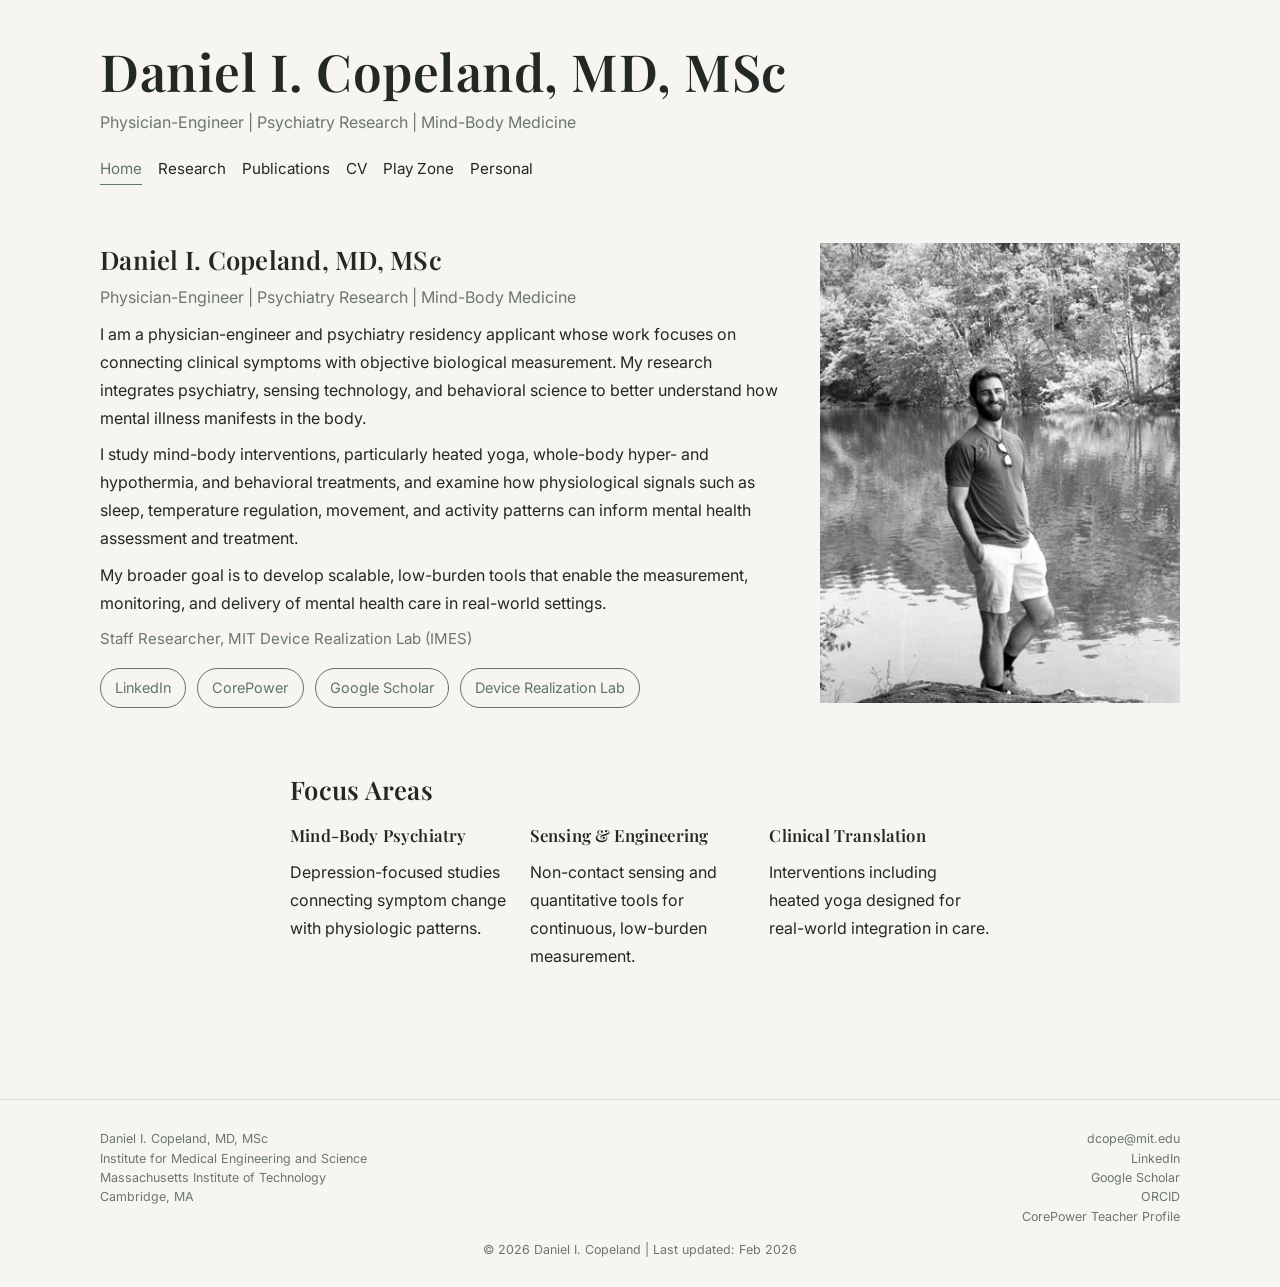
==== site/index.html @ 82f3e1c4 "Initial site commit" ====
<!doctype html>
<html lang="en">
  <head>
    <meta charset="UTF-8" />
    <meta name="viewport" content="width=device-width, initial-scale=1.0" />
    <meta name="description" content="Daniel I. Copeland, MD, MSc is a physician-engineer and psychiatry researcher at MIT studying mind-body medicine, digital phenotyping, and non-contact sensing for mental health." />
    <meta name="keywords" content="Daniel Copeland, psychiatry research, physician engineer, MIT, digital phenotyping, heated yoga depression, mind-body medicine" />
    <meta name="author" content="Daniel I. Copeland" />
    <title>Daniel I. Copeland, MD, MSc</title>
    <link rel="stylesheet" href="style.css" />
  </head>
  <body>
    <header>
      <div class="container header-inner">
        <h1>Daniel I. Copeland, MD, MSc</h1>
        <div class="subtitle">Physician-Engineer | Psychiatry Research | Mind-Body Medicine</div>
        <nav>
          <a class="active" href="index.html">Home</a>
          <a href="research.html">Research</a>
          <a href="publications.html">Publications</a>
          <a href="cv.html">CV</a>
          <a href="practice.html">Play Zone</a>
          <a href="personal.html">Personal</a>
        </nav>
      </div>
    </header>

    <main class="container">
      <section class="hero">
        <div class="hero-text">
          <h2>Daniel I. Copeland, MD, MSc</h2>
          <p class="hero-subhead">Physician-Engineer | Psychiatry Research | Mind-Body Medicine</p>
          <p>
            I am a physician-engineer and psychiatry residency applicant whose work focuses on
            connecting clinical symptoms with objective biological measurement. My research
            integrates psychiatry, sensing technology, and behavioral science to better understand
            how mental illness manifests in the body.
          </p>
          <p>
            I study mind-body interventions, particularly heated yoga, whole-body hyper- and
            hypothermia, and behavioral treatments, and examine how physiological signals such as
            sleep, temperature regulation, movement, and activity patterns can inform mental health
            assessment and treatment.
          </p>
          <p>
            My broader goal is to develop scalable, low-burden tools that enable the measurement,
            monitoring, and delivery of mental health care in real-world settings.
          </p>
          <p class="hero-note">Staff Researcher, MIT Device Realization Lab (IMES)</p>
          <div class="button-row">
            <a class="button-link" href="https://www.linkedin.com/in/danielicopeland/" target="_blank" rel="noopener noreferrer">LinkedIn</a>
            <a class="button-link" href="https://www.corepoweryoga.com/content/teachers/f6582496-f638-4979-ba64-a95693bedbef" target="_blank" rel="noopener noreferrer">CorePower</a>
            <a class="button-link" href="https://scholar.google.com/citations?user=MTL6aYAAAAAJ" target="_blank" rel="noopener noreferrer">Google Scholar</a>
            <a class="button-link" href="https://devicerealization.mit.edu/" target="_blank" rel="noopener noreferrer">Device Realization Lab</a>
          </div>
        </div>
        <img
          class="content-image hero-image"
          src="images/daniel_blacknwhite.jpg"
          alt="Daniel I. Copeland headshot"
        />
      </section>

      <section>
        <h2>Focus Areas</h2>
        <div class="focus-grid">
          <article class="focus-item">
            <h3>Mind-Body Psychiatry</h3>
            <p>Depression-focused studies connecting symptom change with physiologic patterns.</p>
          </article>
          <article class="focus-item">
            <h3>Sensing &amp; Engineering</h3>
            <p>Non-contact sensing and quantitative tools for continuous, low-burden measurement.</p>
          </article>
          <article class="focus-item">
            <h3>Clinical Translation</h3>
            <p>Interventions including heated yoga designed for real-world integration in care.</p>
          </article>
        </div>
      </section>

    </main>

    <footer>
      <div class="container site-footer">
        <div class="footer-grid">
          <div class="footer-col">
            <p>Daniel I. Copeland, MD, MSc</p>
            <p>Institute for Medical Engineering and Science</p>
            <p>Massachusetts Institute of Technology</p>
            <p>Cambridge, MA</p>
          </div>
          <div class="footer-col footer-right">
            <p>dcope@mit.edu</p>
            <p><a href="https://www.linkedin.com/in/danielicopeland/" target="_blank" rel="noopener noreferrer">LinkedIn</a></p>
            <p><a href="https://scholar.google.com/citations?user=MTL6aYAAAAAJ" target="_blank" rel="noopener noreferrer">Google Scholar</a></p>
            <p><a href="https://orcid.org/my-orcid?orcid=0009-0000-2799-4146" target="_blank" rel="noopener noreferrer">ORCID</a></p>
            <p><a href="https://www.corepoweryoga.com/content/teachers/f6582496-f638-4979-ba64-a95693bedbef" target="_blank" rel="noopener noreferrer">CorePower Teacher Profile</a></p>
          </div>
        </div>
        <p class="footer-bottom">&copy; 2026 Daniel I. Copeland | Last updated: Feb 2026</p>
      </div>
    </footer>
  </body>
</html>
---- site/style.css ----
@import url("https://fonts.googleapis.com/css2?family=Inter:wght@400;500;600&family=Playfair+Display:wght@500;600;700&display=swap");

:root {
  --bg: #f7f5f0;
  --text: #222826;
  --muted: #6a7771;
  --accent: #5f746d;
  --rule: #d8ddd8;
}

* {
  box-sizing: border-box;
}

body {
  margin: 0;
  font-family: "Inter", system-ui, -apple-system, "Segoe UI", sans-serif;
  background: var(--bg);
  color: var(--text);
  line-height: 1.75;
}

.container {
  width: min(1080px, 92vw);
  margin: 0 auto;
}

header {
  background: transparent;
}

.header-inner {
  padding: 2.6rem 0 1.4rem;
}

h1,
h2,
h3 {
  font-family: "Playfair Display", Georgia, serif;
  font-weight: 600;
  letter-spacing: 0.01em;
}

h1 {
  margin: 0;
  font-size: clamp(2.2rem, 5vw, 3.2rem);
  line-height: 1.15;
}

.subtitle {
  margin-top: 0.5rem;
  color: var(--muted);
  font-size: 1rem;
}

nav {
  margin-top: 1.2rem;
  display: flex;
  flex-wrap: wrap;
  gap: 1rem;
}

nav a {
  text-decoration: none;
  color: var(--text);
  font-size: 0.95rem;
  padding-bottom: 0.12rem;
  border-bottom: 1px solid transparent;
}

nav a:hover,
nav a:focus-visible {
  color: var(--accent);
  border-bottom-color: var(--accent);
}

nav a.active {
  color: var(--accent);
  border-bottom-color: var(--accent);
}

main {
  padding: 2.2rem 0 4rem;
}

section {
  margin: 0 auto 4.1rem;
  max-width: 70ch;
  padding: 0;
  border: 0;
  background: transparent;
}

h2 {
  margin: 0 0 1rem;
  font-size: 1.6rem;
  line-height: 1.25;
}

h3 {
  margin: 0 0 0.45rem;
  font-size: 1.05rem;
}

p,
li {
  margin: 0.55rem 0;
}

ul {
  margin: 0.7rem 0 0 1.2rem;
}

.hero {
  max-width: 100%;
  display: grid;
  grid-template-columns: minmax(0, 70ch) minmax(220px, 360px);
  gap: 2.4rem;
  align-items: start;
}

.hero h2 {
  margin-bottom: 0.5rem;
}

.hero-subhead {
  margin-top: 0;
  color: var(--muted);
}

.hero-note {
  color: var(--muted);
  font-size: 0.94rem;
}

.image-placeholder {
  border: 1px dashed var(--rule);
  color: var(--muted);
  padding: 2rem 1rem;
  text-align: center;
  font-size: 0.95rem;
  background: #fbfaf7;
}

.content-image {
  width: 100%;
  height: auto;
  margin-top: 0.6rem;
  display: block;
}

.research-image {
  width: 50%;
}

main.container > section.research-layout {
  max-width: 980px;
  display: grid;
  grid-template-columns: minmax(0, 1fr) 300px;
  column-gap: 2rem;
  row-gap: 0;
  align-items: start;
}

main.container > section.research-layout .research-image {
  width: 100%;
  margin-top: 0;
}

.research-text h2 + ul {
  margin-bottom: 2rem;
}

.image-caption {
  margin-top: 0.45rem;
  color: var(--muted);
  font-size: 0.8rem;
}

.hero-image {
  margin-top: 0;
  max-height: 460px;
  object-fit: cover;
  object-position: center;
}

.button-row {
  display: flex;
  flex-wrap: wrap;
  gap: 0.7rem;
  margin-top: 1rem;
}

.button-link {
  display: inline-block;
  text-decoration: none;
  color: var(--accent);
  border: 1px solid var(--accent);
  border-radius: 999px;
  padding: 0.38rem 0.88rem;
  font-size: 0.9rem;
}

.focus-grid {
  display: grid;
  grid-template-columns: repeat(3, minmax(0, 1fr));
  gap: 1.2rem;
  margin-top: 0.45rem;
}

.focus-item {
  padding: 0;
  border: 0;
  background: transparent;
}

.focus-item p {
  margin: 0;
}

.links {
  display: flex;
  flex-wrap: wrap;
  gap: 0.95rem;
}

.links a {
  color: var(--accent);
  text-decoration: none;
  border-bottom: 1px solid transparent;
}

.links a:hover,
.links a:focus-visible {
  border-bottom-color: var(--accent);
}

.photo-collage {
  display: grid;
  grid-template-columns: repeat(2, minmax(0, 1fr));
  gap: 0.6rem;
  align-items: start;
}

.cv-bio {
  max-width: 100%;
  display: grid;
  grid-template-columns: minmax(0, 70ch) minmax(270px, 345px);
  gap: 1.5rem;
  align-items: start;
}

.cv-profile-image {
  margin-top: 0;
  width: 100%;
  max-width: 345px;
}

.collage-image {
  margin-top: 0;
  max-width: 100%;
  aspect-ratio: 4 / 3;
  object-fit: cover;
}

main.container > section.practice-module {
  max-width: 760px;
}

.practice-note {
  color: var(--muted);
  font-size: 0.83rem;
}

.breathing-shell {
  display: flex;
  justify-content: center;
  margin: 1.2rem 0 1rem;
}

.breathing-square {
  position: relative;
  width: min(74vw, 340px);
  aspect-ratio: 1 / 1;
}

.edge {
  position: absolute;
  background: #c8d2cd;
  transition: background-color 0.2s ease;
}

.edge-top,
.edge-bottom {
  left: 0;
  right: 0;
  height: 3px;
}

.edge-left,
.edge-right {
  top: 0;
  bottom: 0;
  width: 3px;
}

.edge-top {
  top: 0;
}

.edge-right {
  right: 0;
}

.edge-bottom {
  bottom: 0;
}

.edge-left {
  left: 0;
}

.breathing-square[data-phase="inhale"] .edge-top,
.breathing-square[data-phase="hold-right"] .edge-right,
.breathing-square[data-phase="exhale"] .edge-bottom,
.breathing-square[data-phase="hold-left"] .edge-left {
  background: var(--accent);
}

.breathing-indicator {
  position: absolute;
  width: 1rem;
  height: 1rem;
  border-radius: 50%;
  background: var(--accent);
  box-shadow: 0 0 0 2px var(--bg);
  pointer-events: none;
}

.breathing-status {
  text-align: center;
}

.phase-label {
  font-weight: 600;
  margin-bottom: 0.1rem;
}

.phase-countdown,
.session-countdown {
  margin: 0.2rem 0;
  color: var(--muted);
}

.practice-controls {
  margin-top: 0.95rem;
  display: flex;
  gap: 0.6rem;
  justify-content: center;
  flex-wrap: wrap;
}

.practice-controls button {
  border: 1px solid var(--accent);
  background: transparent;
  color: var(--accent);
  border-radius: 999px;
  padding: 0.35rem 0.86rem;
  font: inherit;
  cursor: pointer;
}

.practice-controls button:focus-visible {
  outline: 2px solid #9cafaa;
  outline-offset: 2px;
}

.duration-picker {
  margin-top: 0.95rem;
  display: flex;
  justify-content: center;
  align-items: center;
  gap: 0.55rem;
  color: var(--muted);
  font-size: 0.92rem;
}

.duration-picker select {
  border: 1px solid var(--rule);
  background: #fff;
  color: var(--text);
  border-radius: 5px;
  padding: 0.2rem 0.45rem;
  font: inherit;
}

.audio-hint {
  margin-top: 0.7rem;
  text-align: center;
  color: var(--muted);
  font-size: 0.8rem;
}

main.container > section.chess-daily {
  max-width: 760px;
}

.chess-module {
  margin-top: 0.8rem;
}

.chess-loading,
.chess-error {
  color: var(--muted);
  font-size: 0.9rem;
}

.chess-title {
  margin: 0.1rem 0 0.2rem;
  font-weight: 600;
}

.chess-date {
  margin: 0.1rem 0 0.4rem;
  color: var(--muted);
  font-size: 0.86rem;
}

.chess-board-wrap {
  width: 100%;
  max-width: 520px;
  margin: 0.55rem auto 0;
  aspect-ratio: 1 / 1;
  border: 1px solid var(--rule);
  background: #fff;
}

.chess-puzzle-image {
  width: 100%;
  height: 100%;
  object-fit: contain;
  display: block;
}

.chess-fallback {
  margin: 0;
  padding: 0.7rem;
  width: 100%;
  height: 100%;
  white-space: pre-wrap;
  overflow: auto;
  color: var(--muted);
  font-size: 0.82rem;
}

footer {
  padding: 1.8rem 0 1.6rem;
  color: var(--muted);
  font-size: 0.78rem;
  border-top: 1px solid var(--rule);
}

.site-footer {
  max-width: 100%;
}

.footer-grid {
  display: grid;
  grid-template-columns: 1fr 1fr;
  gap: 0.6rem 1.5rem;
  align-items: start;
}

.footer-col p {
  margin: 0.08rem 0;
  line-height: 1.45;
}

.footer-right {
  text-align: right;
}

.footer-right a {
  color: var(--muted);
  text-decoration: none;
  border-bottom: 1px solid transparent;
}

.footer-right a:hover,
.footer-right a:focus-visible {
  border-bottom-color: var(--muted);
}

.footer-bottom {
  margin: 0.75rem 0 0;
  text-align: center;
}

@media (max-width: 900px) {
  .hero {
    grid-template-columns: 1fr;
    gap: 1.1rem;
  }

  .cv-bio {
    grid-template-columns: 1fr;
    gap: 0.8rem;
  }

  .cv-profile-image {
    max-width: 220px;
  }

  .hero-image {
    max-height: 360px;
  }
}

@media (max-width: 760px) {
  .header-inner {
    padding: 1.4rem 0 1rem;
  }

  main {
    padding: 1.2rem 0 2.2rem;
  }

  section {
    margin-bottom: 2.8rem;
  }

  .focus-grid {
    grid-template-columns: 1fr;
  }

  .photo-collage {
    grid-template-columns: 1fr;
  }

  .breathing-square {
    width: min(86vw, 320px);
  }

  .research-image {
    width: 100%;
  }

  .footer-grid {
    grid-template-columns: 1fr;
    gap: 0.5rem;
  }

  .footer-right {
    text-align: left;
  }
}

@media (max-width: 600px) {
  main.container > section.research-layout {
    grid-template-columns: 1fr;
    gap: 1rem;
  }
}
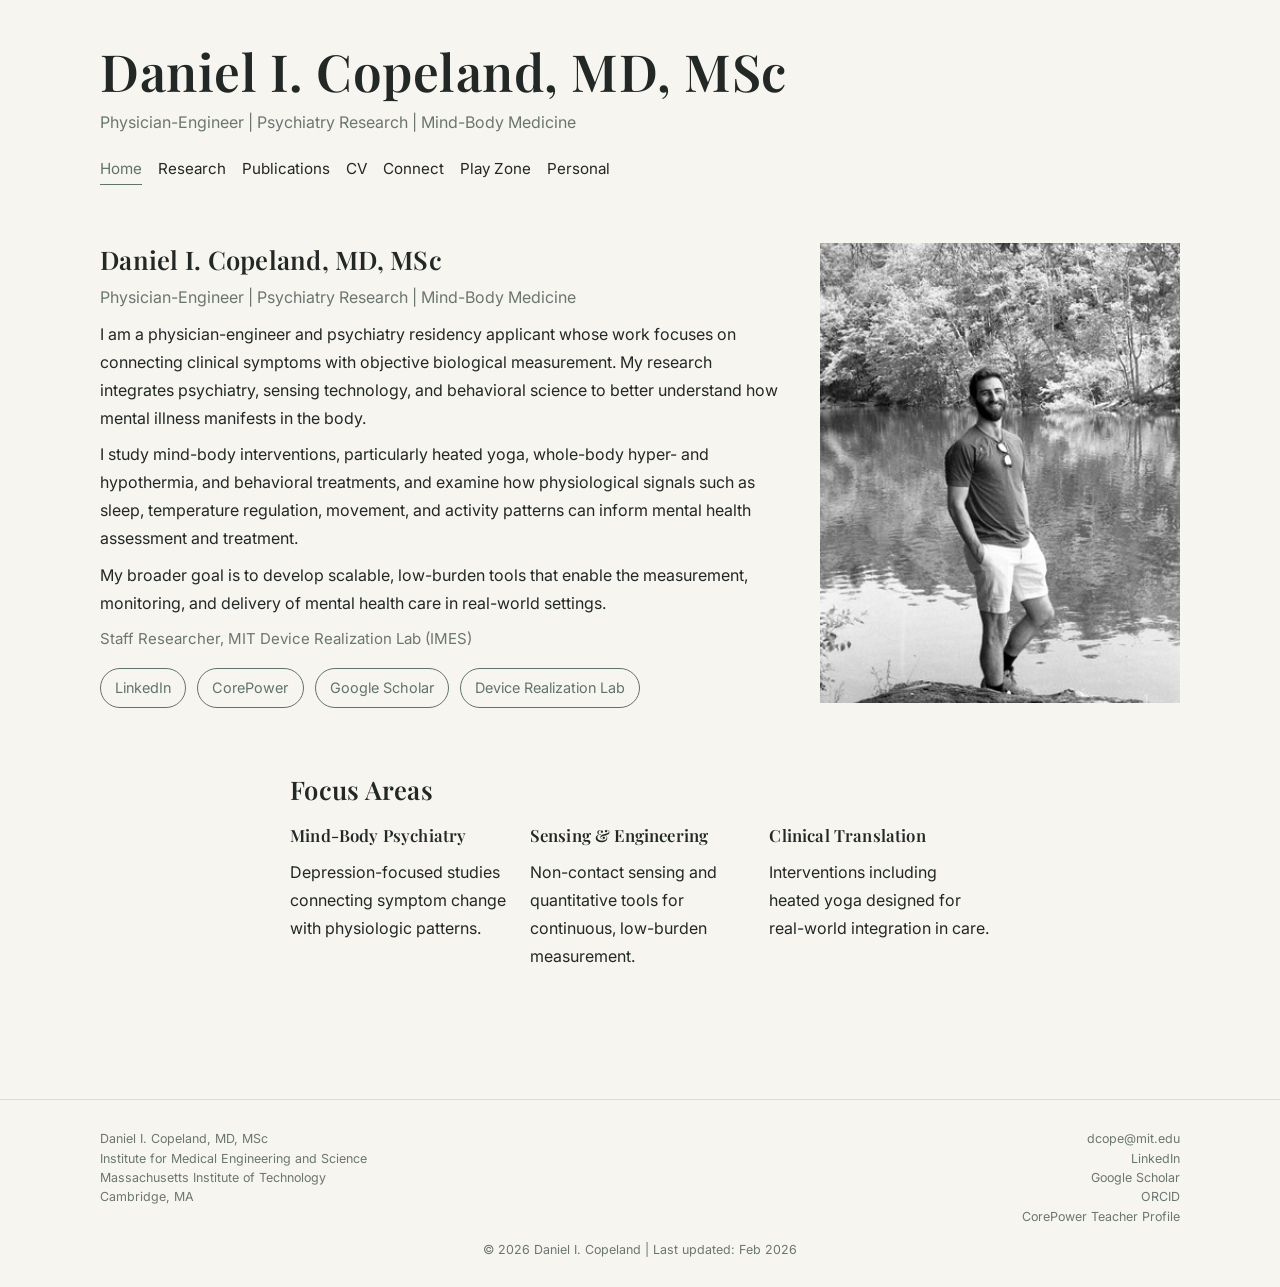
==== commit 0dd6facd: "Add connect page" ====
--- a/site/index.html
+++ b/site/index.html
@@ -7,6 +7,7 @@
     <meta name="keywords" content="Daniel Copeland, psychiatry research, physician engineer, MIT, digital phenotyping, heated yoga depression, mind-body medicine" />
     <meta name="author" content="Daniel I. Copeland" />
     <title>Daniel I. Copeland, MD, MSc</title>
+    <link rel="icon" type="image/png" href="images/favicon.png" />
     <link rel="stylesheet" href="style.css" />
   </head>
   <body>
@@ -19,6 +20,7 @@
           <a href="research.html">Research</a>
           <a href="publications.html">Publications</a>
           <a href="cv.html">CV</a>
+          <a href="connect.html">Connect</a>
           <a href="practice.html">Play Zone</a>
           <a href="personal.html">Personal</a>
         </nav>
--- a/site/style.css
+++ b/site/style.css
@@ -201,6 +201,55 @@
   font-size: 0.9rem;
 }
 
+.connect-form {
+  display: grid;
+  gap: 0.7rem;
+}
+
+.connect-form label {
+  color: var(--muted);
+  font-size: 0.9rem;
+}
+
+.connect-form input,
+.connect-form select,
+.connect-form textarea {
+  width: 100%;
+  border: 1px solid var(--rule);
+  background: #fff;
+  color: var(--text);
+  border-radius: 5px;
+  padding: 0.48rem 0.55rem;
+  font: inherit;
+}
+
+.connect-form textarea {
+  resize: vertical;
+}
+
+.connect-form button {
+  justify-self: start;
+  border: 1px solid var(--accent);
+  background: transparent;
+  color: var(--accent);
+  border-radius: 999px;
+  padding: 0.38rem 0.88rem;
+  font: inherit;
+  cursor: pointer;
+}
+
+.connect-form input:focus,
+.connect-form select:focus,
+.connect-form textarea:focus,
+.connect-form button:focus-visible {
+  outline: 2px solid #9cafaa;
+  outline-offset: 2px;
+}
+
+.hidden-field {
+  display: none;
+}
+
 .focus-grid {
   display: grid;
   grid-template-columns: repeat(3, minmax(0, 1fr));
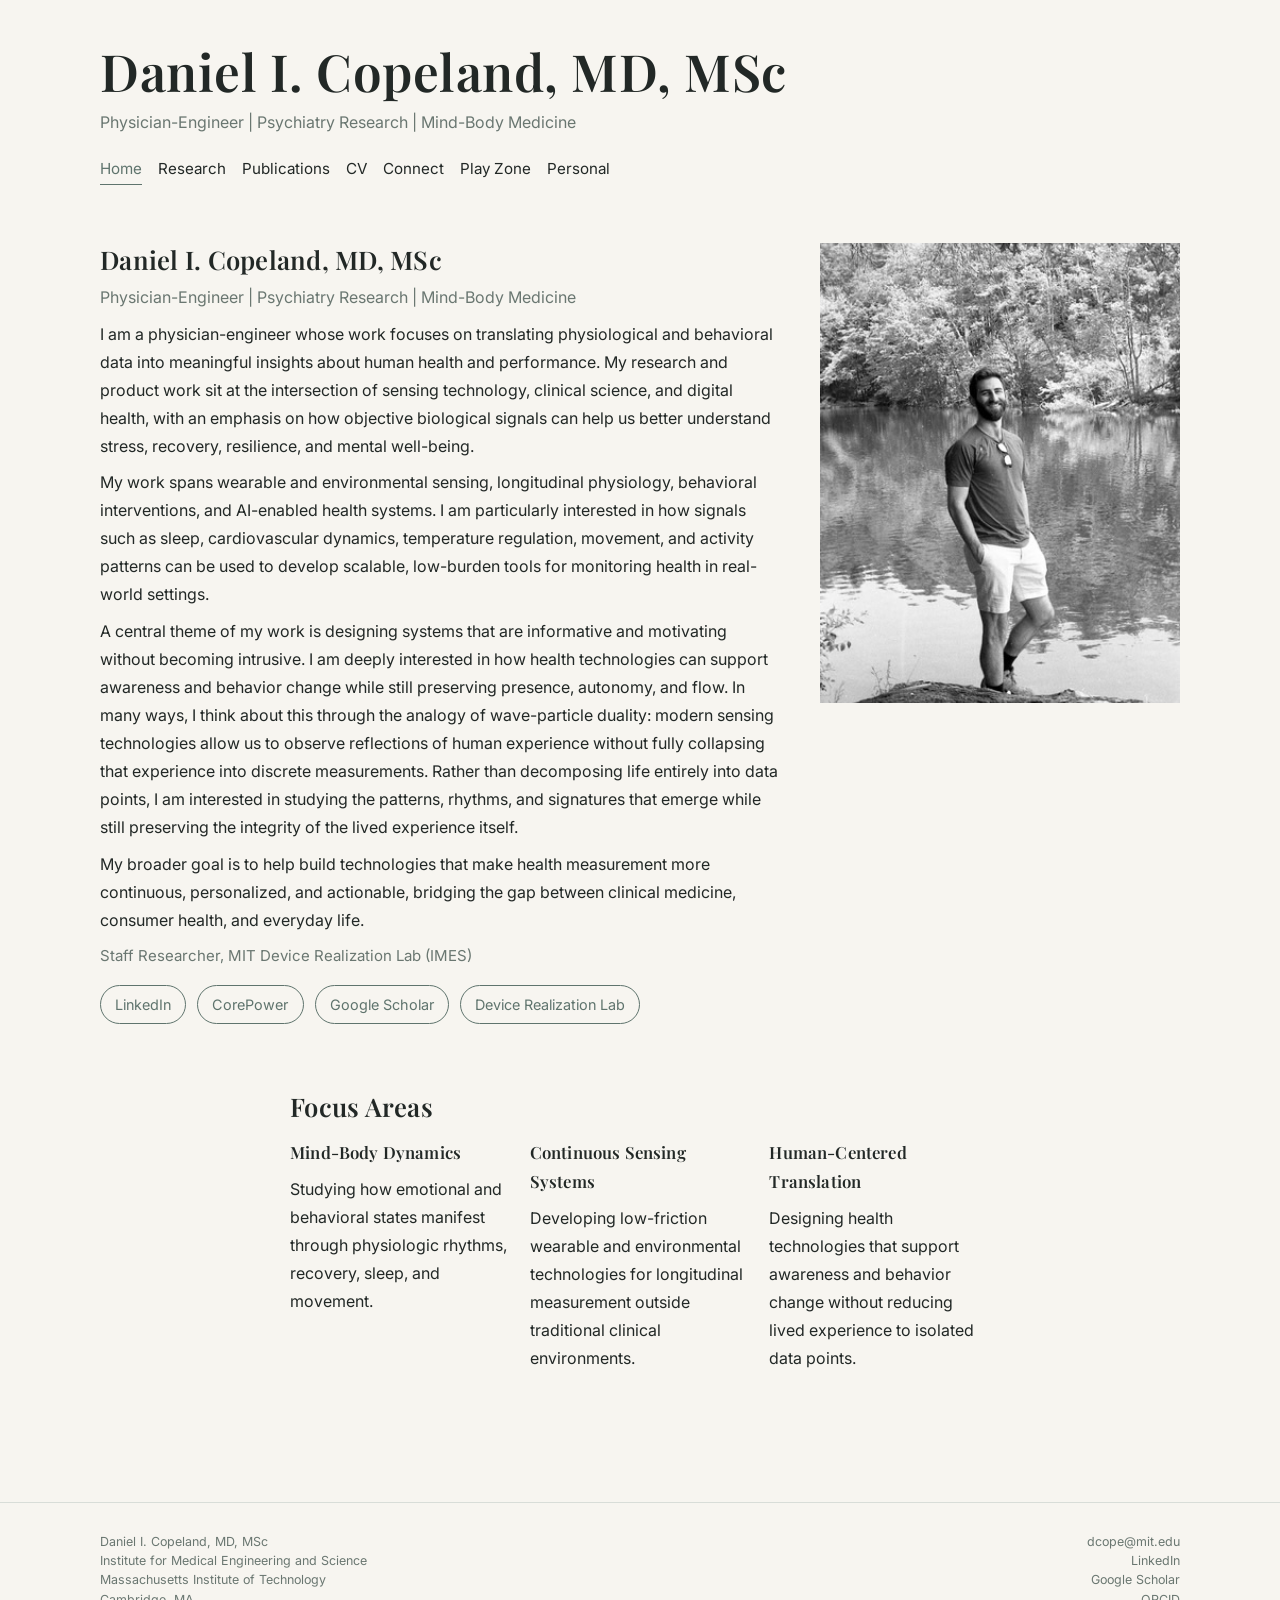
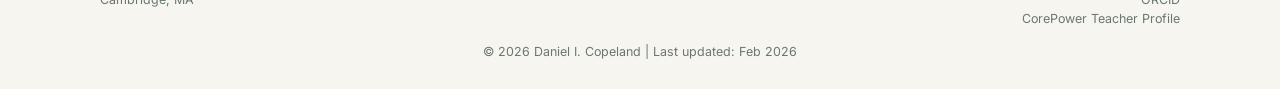
==== commit e286e60a: "Refresh homepage bio and focus areas" ====
--- a/site/index.html
+++ b/site/index.html
@@ -33,20 +33,34 @@
           <h2>Daniel I. Copeland, MD, MSc</h2>
           <p class="hero-subhead">Physician-Engineer | Psychiatry Research | Mind-Body Medicine</p>
           <p>
-            I am a physician-engineer and psychiatry residency applicant whose work focuses on
-            connecting clinical symptoms with objective biological measurement. My research
-            integrates psychiatry, sensing technology, and behavioral science to better understand
-            how mental illness manifests in the body.
+            I am a physician-engineer whose work focuses on translating physiological and
+            behavioral data into meaningful insights about human health and performance. My
+            research and product work sit at the intersection of sensing technology, clinical
+            science, and digital health, with an emphasis on how objective biological signals can
+            help us better understand stress, recovery, resilience, and mental well-being.
           </p>
           <p>
-            I study mind-body interventions, particularly heated yoga, whole-body hyper- and
-            hypothermia, and behavioral treatments, and examine how physiological signals such as
-            sleep, temperature regulation, movement, and activity patterns can inform mental health
-            assessment and treatment.
+            My work spans wearable and environmental sensing, longitudinal physiology, behavioral
+            interventions, and AI-enabled health systems. I am particularly interested in how
+            signals such as sleep, cardiovascular dynamics, temperature regulation, movement, and
+            activity patterns can be used to develop scalable, low-burden tools for monitoring
+            health in real-world settings.
           </p>
           <p>
-            My broader goal is to develop scalable, low-burden tools that enable the measurement,
-            monitoring, and delivery of mental health care in real-world settings.
+            A central theme of my work is designing systems that are informative and motivating
+            without becoming intrusive. I am deeply interested in how health technologies can
+            support awareness and behavior change while still preserving presence, autonomy, and
+            flow. In many ways, I think about this through the analogy of wave-particle duality:
+            modern sensing technologies allow us to observe reflections of human experience without
+            fully collapsing that experience into discrete measurements. Rather than decomposing
+            life entirely into data points, I am interested in studying the patterns, rhythms, and
+            signatures that emerge while still preserving the integrity of the lived experience
+            itself.
+          </p>
+          <p>
+            My broader goal is to help build technologies that make health measurement more
+            continuous, personalized, and actionable, bridging the gap between clinical medicine,
+            consumer health, and everyday life.
           </p>
           <p class="hero-note">Staff Researcher, MIT Device Realization Lab (IMES)</p>
           <div class="button-row">
@@ -67,16 +81,16 @@
         <h2>Focus Areas</h2>
         <div class="focus-grid">
           <article class="focus-item">
-            <h3>Mind-Body Psychiatry</h3>
-            <p>Depression-focused studies connecting symptom change with physiologic patterns.</p>
+            <h3>Mind-Body Dynamics</h3>
+            <p>Studying how emotional and behavioral states manifest through physiologic rhythms, recovery, sleep, and movement.</p>
           </article>
           <article class="focus-item">
-            <h3>Sensing &amp; Engineering</h3>
-            <p>Non-contact sensing and quantitative tools for continuous, low-burden measurement.</p>
+            <h3>Continuous Sensing Systems</h3>
+            <p>Developing low-friction wearable and environmental technologies for longitudinal measurement outside traditional clinical environments.</p>
           </article>
           <article class="focus-item">
-            <h3>Clinical Translation</h3>
-            <p>Interventions including heated yoga designed for real-world integration in care.</p>
+            <h3>Human-Centered Translation</h3>
+            <p>Designing health technologies that support awareness and behavior change without reducing lived experience to isolated data points.</p>
           </article>
         </div>
       </section>
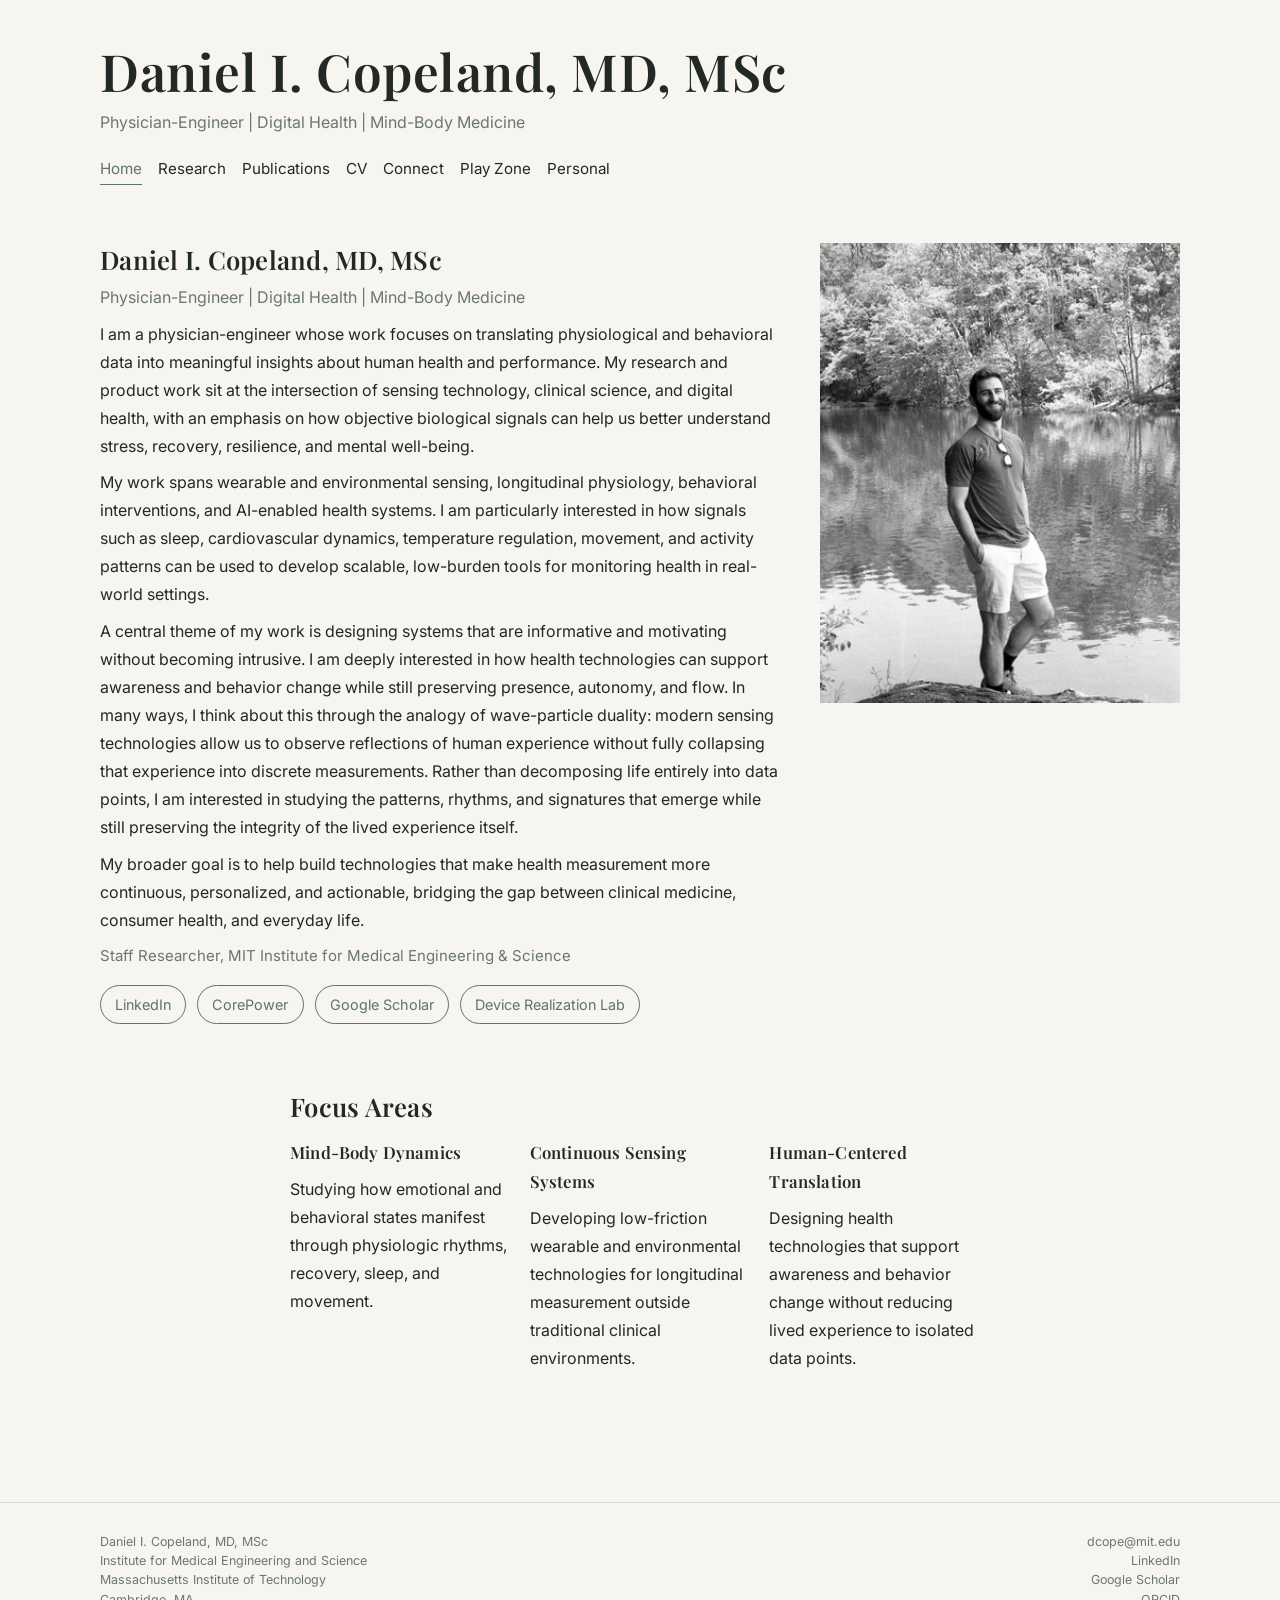
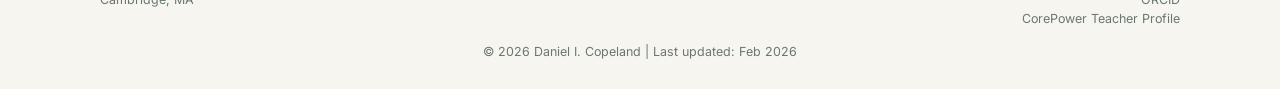
==== commit 9e1146c4: "Update homepage branding and affiliation" ====
--- a/site/index.html
+++ b/site/index.html
@@ -14,7 +14,7 @@
     <header>
       <div class="container header-inner">
         <h1>Daniel I. Copeland, MD, MSc</h1>
-        <div class="subtitle">Physician-Engineer | Psychiatry Research | Mind-Body Medicine</div>
+        <div class="subtitle">Physician-Engineer | Digital Health | Mind-Body Medicine</div>
         <nav>
           <a class="active" href="index.html">Home</a>
           <a href="research.html">Research</a>
@@ -31,7 +31,7 @@
       <section class="hero">
         <div class="hero-text">
           <h2>Daniel I. Copeland, MD, MSc</h2>
-          <p class="hero-subhead">Physician-Engineer | Psychiatry Research | Mind-Body Medicine</p>
+          <p class="hero-subhead">Physician-Engineer | Digital Health | Mind-Body Medicine</p>
           <p>
             I am a physician-engineer whose work focuses on translating physiological and
             behavioral data into meaningful insights about human health and performance. My
@@ -62,7 +62,7 @@
             continuous, personalized, and actionable, bridging the gap between clinical medicine,
             consumer health, and everyday life.
           </p>
-          <p class="hero-note">Staff Researcher, MIT Device Realization Lab (IMES)</p>
+          <p class="hero-note">Staff Researcher, MIT Institute for Medical Engineering &amp; Science</p>
           <div class="button-row">
             <a class="button-link" href="https://www.linkedin.com/in/danielicopeland/" target="_blank" rel="noopener noreferrer">LinkedIn</a>
             <a class="button-link" href="https://www.corepoweryoga.com/content/teachers/f6582496-f638-4979-ba64-a95693bedbef" target="_blank" rel="noopener noreferrer">CorePower</a>
